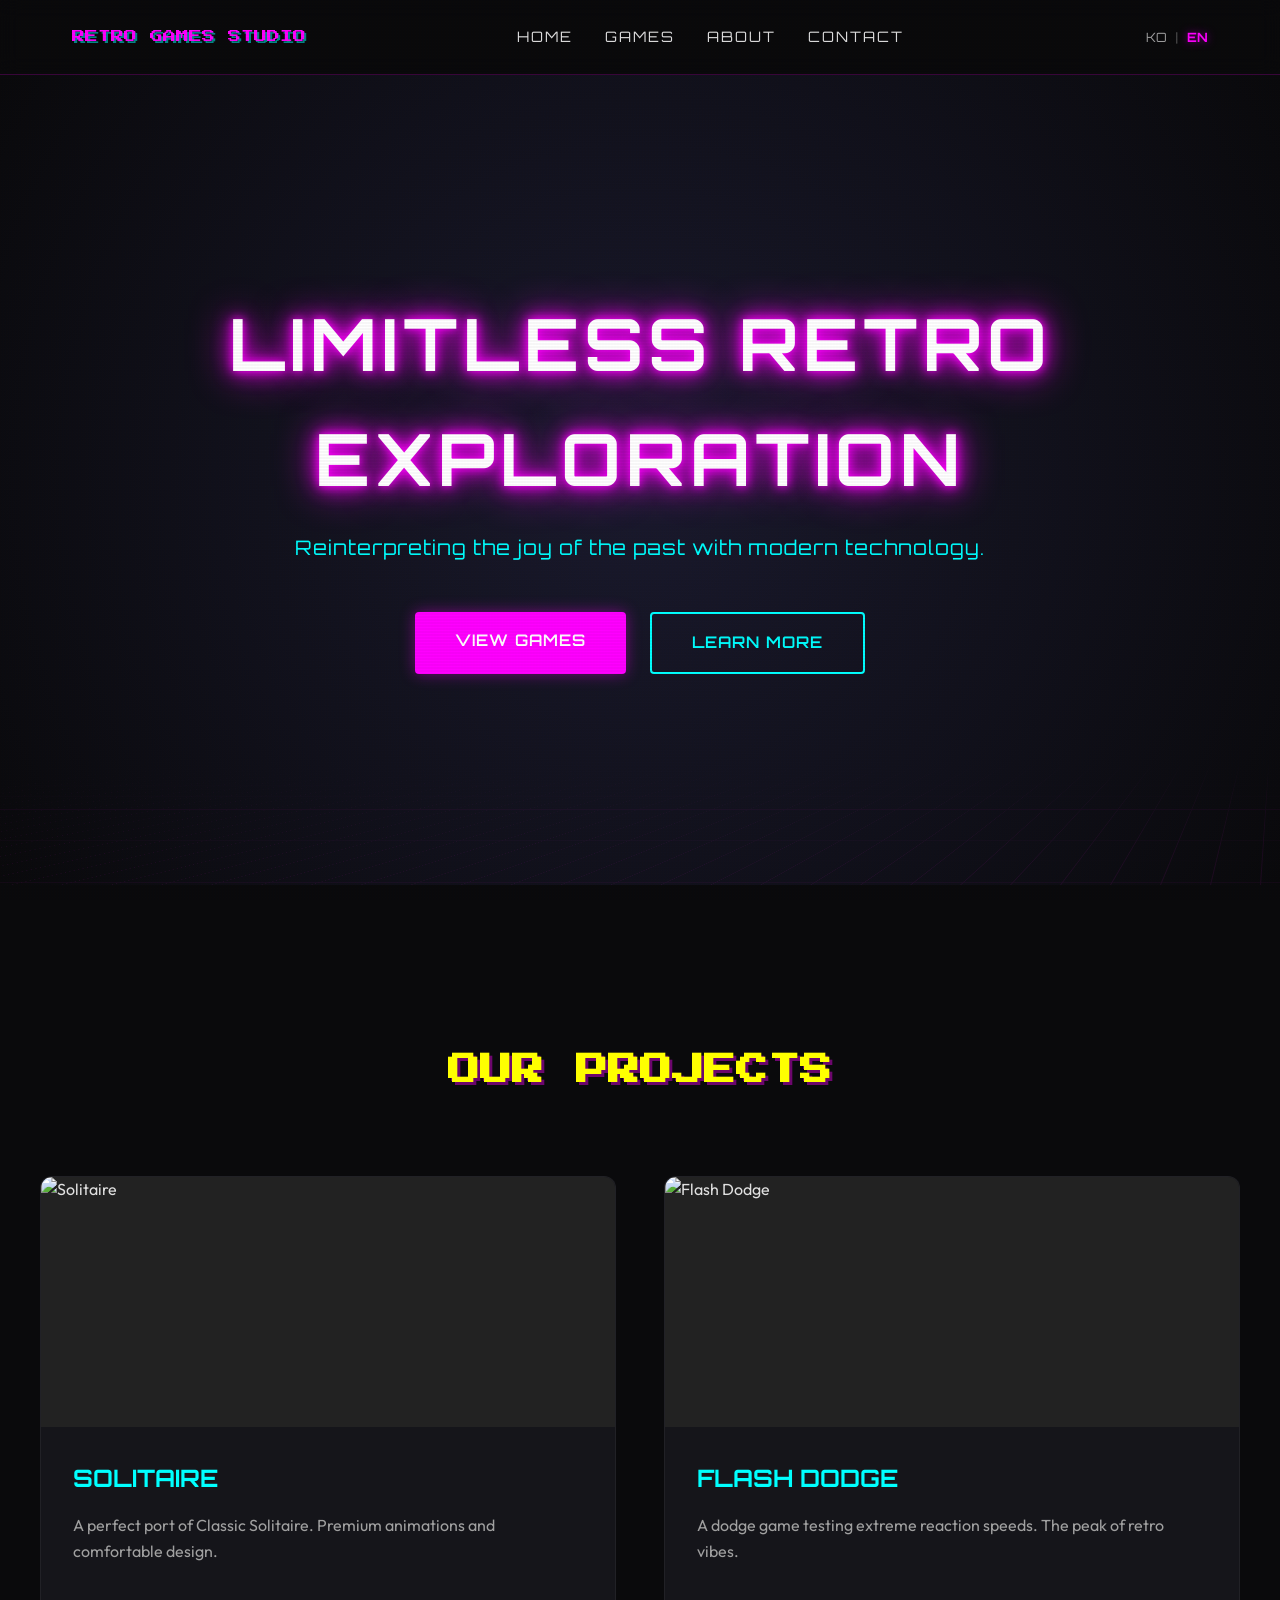
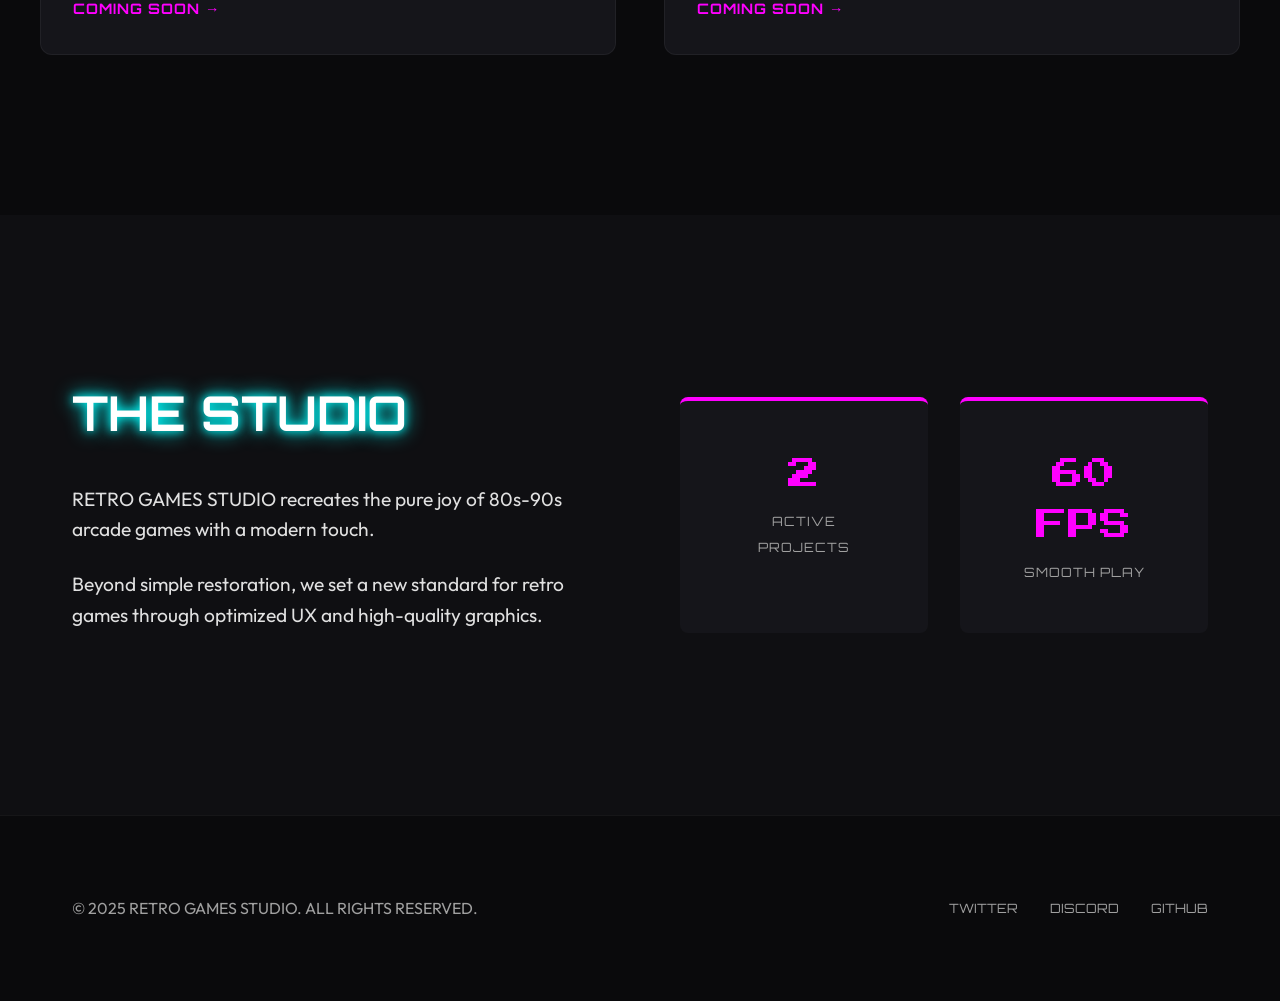
==== index.html @ c1b560e1 "Implement retro themed contact modal with responsive design and i18n" ====
<!DOCTYPE html>
<html lang="ko">

<head>
    <meta charset="UTF-8">
    <meta name="viewport" content="width=device-width, initial-scale=1.0">
    <title>RETRO GAMES STUDIO | Classic Games, Modern Feel</title>
    <meta name="description" content="RETRO GAMES STUDIO - 레트로 게임을 주력으로 서비스하는 글로벌 게임 스튜디오입니다.">
    <link rel="stylesheet" href="style.css">
    <link rel="preconnect" href="https://fonts.googleapis.com">
    <link rel="preconnect" href="https://fonts.gstatic.com" crossorigin>
    <link
        href="https://fonts.googleapis.com/css2?family=Orbitron:wght@400;700&family=Press+Start+2P&family=Outfit:wght@300;400;600&display=swap"
        rel="stylesheet">
</head>

<body class="crt-overlay">
    <header>
        <nav class="container">
            <div class="logo">
                <span class="glitch" data-text="RETRO GAMES STUDIO">RETRO GAMES STUDIO</span>
            </div>
            <ul class="nav-links">
                <li><a href="#home">HOME</a></li>
                <li><a href="#games">GAMES</a></li>
                <li><a href="#about">ABOUT</a></li>
                <li><a href="#" id="contact-link">CONTACT</a></li>
            </ul>
            <div class="lang-switcher">
                <button class="lang-btn active" data-lang="ko">KO</button>
                <span class="divider">|</span>
                <button class="lang-btn" data-lang="en">EN</button>
            </div>
        </nav>
    </header>

    <main>
        <section id="home" class="hero">
            <div class="hero-content container">
                <h1 class="neon-text">LIMITLESS RETRO EXPLORATION</h1>
                <p class="subtitle" data-i18n="hero.subtitle">과거의 즐거움을 현대의 기술로 재해석합니다.</p>
                <div class="hero-buttons">
                    <a href="#games" class="btn btn-primary">VIEW GAMES</a>
                    <a href="#about" class="btn btn-outline">LEARN MORE</a>
                </div>
            </div>
            <div class="hero-visual">
                <div class="grid-floor"></div>
            </div>
        </section>

        <section id="games" class="games-section container">
            <h2 class="section-title">OUR PROJECTS</h2>
            <div class="game-grid">
                <div class="game-card">
                    <div class="game-thumb">
                        <img src="assets/solitaire-thumb.png" alt="Solitaire">
                    </div>
                    <div class="game-info">
                        <h3>SOLITAIRE</h3>
                        <p data-i18n="games.solitaire.desc">클래식 솔리테어의 완벽한 이식. 프리미엄 애니메이션과 편안한 디자인.</p>
                        <a href="../index.html" class="btn-text">COMING SOON →</a>
                    </div>
                </div>
                <div class="game-card">
                    <div class="game-thumb">
                        <img src="assets/flash-dodge-thumb.png" alt="Flash Dodge">
                    </div>
                    <div class="game-info">
                        <h3>FLASH DODGE</h3>
                        <p data-i18n="games.flash_dodge.desc">극한의 반응속도를 시험하는 닷지 게임. 레트로 감성의 극한.</p>
                        <a href="../../flash-dodge/index.html" class="btn-text">COMING SOON →</a>
                    </div>
                </div>
            </div>
        </section>

        <section id="about" class="about-section">
            <div class="container about-grid">
                <div class="about-text">
                    <h2 class="neon-text-blue">THE STUDIO</h2>
                    <p data-i18n="about.desc1">RETRO GAMES STUDIO는 80-90년대 아케이드 게임의 순수한 즐거움을 현대적인 감각으로 재현합니다.</p>
                    <p data-i18n="about.desc2">우리는 단순한 복원을 넘어, 최적화된 사용자 경험과 고품질 그래픽을 통해 레트로 게임의 새로운 기준을 제시합니다.</p>
                </div>
                <div class="about-stats">
                    <div class="stat-item">
                        <span class="stat-value">2</span>
                        <span class="stat-label">ACTIVE PROJECTS</span>
                    </div>
                    <div class="stat-item">
                        <span class="stat-value">60 FPS</span>
                        <span class="stat-label">SMOOTH PLAY</span>
                    </div>
                </div>
            </div>
        </section>
    </main>

    <footer>
        <div class="container footer-content">
            <p>&copy; 2025 RETRO GAMES STUDIO. ALL RIGHTS RESERVED.</p>
            <div class="social-links">
                <a href="#">TWITTER</a>
                <a href="#">DISCORD</a>
                <a href="#">GITHUB</a>
            </div>
        </div>
    </footer>

    <script src="main.js"></script>

    <!-- Contact Modal -->
    <div id="contact-modal" class="modal-overlay" aria-hidden="true">
        <div class="modal-content">
            <button class="modal-close" id="modal-close-btn" aria-label="Close modal">&times;</button>
            <h2 class="modal-title" data-i18n="contact.title">CONTACT US</h2>
            <p class="modal-subtitle" data-i18n="contact.subtitle">문의나 협업 제안은 언제나 환영합니다.</p>
            <form id="contact-form">
                <div class="form-group">
                    <label for="contact-name" data-i18n="contact.name">NAME</label>
                    <input type="text" id="contact-name" placeholder="Your name or company" required>
                </div>
                <div class="form-group">
                    <label for="contact-email" data-i18n="contact.email">EMAIL</label>
                    <input type="email" id="contact-email" placeholder="example@domain.com" required>
                </div>
                <div class="form-group">
                    <label for="contact-subject" data-i18n="contact.subject">SUBJECT</label>
                    <input type="text" id="contact-subject" placeholder="Title of inquiry" required>
                </div>
                <div class="form-group">
                    <label for="contact-message" data-i18n="contact.message">MESSAGE</label>
                    <textarea id="contact-message" rows="5" placeholder="Write your message here..." required></textarea>
                </div>
                <button type="submit" class="btn btn-primary modal-submit-btn" data-i18n="contact.send">SEND MESSAGE</button>
            </form>
        </div>
    </div>
</body>

</html>
---- style.css ----
:root {
    --primary: #ff00ff; /* Neon Pink */
    --secondary: #00ffff; /* Neon Cyan */
    --accent: #ffff00; /* Neon Yellow */
    --bg-dark: #0a0a0c;
    --bg-card: #15151a;
    --text-main: #e0e0e0;
    --text-dim: #a0a0a0;
    --font-header: 'Orbitron', sans-serif;
    --font-retro: 'Press Start 2P', cursive;
    --font-body: 'Outfit', sans-serif;
    --transition: all 0.3s cubic-bezier(0.25, 0.8, 0.25, 1);
}

* {
    margin: 0;
    padding: 0;
    box-sizing: border-box;
}

body {
    background-color: var(--bg-dark);
    color: var(--text-main);
    font-family: var(--font-body);
    line-height: 1.6;
    overflow-x: hidden;
}

.container {
    max-width: 1200px;
    margin: 0 auto;
    padding: 0 2rem;
}

/* CRT Overlay Effect */
.crt-overlay::after {
    content: " ";
    display: block;
    position: fixed;
    top: 0;
    left: 0;
    bottom: 0;
    right: 0;
    background: linear-gradient(rgba(18, 16, 16, 0) 50%, rgba(0, 0, 0, 0.1) 50%), 
                linear-gradient(90deg, rgba(255, 0, 0, 0.03), rgba(0, 255, 0, 0.01), rgba(0, 0, 255, 0.03));
    z-index: 9999;
    background-size: 100% 3px, 3px 100%;
    pointer-events: none;
    opacity: 0.3;
}

/* Header & Nav */
header {
    padding: 1.5rem 0;
    background: rgba(10, 10, 12, 0.8);
    backdrop-filter: blur(10px);
    position: sticky;
    top: 0;
    z-index: 1000;
    border-bottom: 1px solid rgba(255, 0, 255, 0.2);
}

nav {
    display: flex;
    justify-content: space-between;
    align-items: center;
}

.logo {
    font-family: var(--font-retro);
    font-size: 0.8rem;
    color: var(--primary);
    text-shadow: 2px 2px 0px rgba(0, 255, 255, 0.5);
}

.nav-links {
    display: flex;
    list-style: none;
    gap: 2rem;
}

.nav-links a {
    color: var(--text-main);
    text-decoration: none;
    font-family: var(--font-header);
    font-size: 0.9rem;
    letter-spacing: 2px;
    transition: var(--transition);
}

.nav-links a:hover {
    color: var(--primary);
    text-shadow: 0 0 10px var(--primary);
}

/* Language Switcher */
.lang-switcher {
    display: flex;
    align-items: center;
    gap: 0.5rem;
    margin-left: 2rem;
}

.lang-btn {
    background: none;
    border: none;
    color: var(--text-dim);
    font-family: var(--font-header);
    font-size: 0.8rem;
    cursor: pointer;
    transition: var(--transition);
    padding: 0.2rem 0;
}

.lang-btn:hover {
    color: var(--secondary);
}

.lang-btn.active {
    color: var(--primary);
    text-shadow: 0 0 8px rgba(255, 0, 255, 0.5);
    font-weight: 700;
}

.divider {
    color: var(--text-dim);
    font-size: 0.8rem;
    opacity: 0.5;
}

@media (max-width: 768px) {
    .lang-switcher {
        position: absolute;
        top: 1.5rem;
        right: 1.5rem;
    }
}

/* Hero Section */
.hero {
    height: 90vh;
    display: flex;
    align-items: center;
    position: relative;
    overflow: hidden;
    background: radial-gradient(circle at center, #1a1a2e 0%, #0a0a0c 100%);
}

.hero-content {
    z-index: 10;
    text-align: center;
    width: 100%;
}

.neon-text {
    font-family: var(--font-header);
    font-size: 4.5rem;
    font-weight: 700;
    color: #fff;
    text-shadow: 0 0 10px var(--primary), 0 0 20px var(--primary), 0 0 40px var(--primary);
    margin-bottom: 1rem;
    letter-spacing: 5px;
}

.subtitle {
    font-size: 1.25rem;
    color: var(--secondary);
    margin-bottom: 3rem;
    font-family: var(--font-header);
    letter-spacing: 1px;
}

.hero-buttons {
    display: flex;
    gap: 1.5rem;
    justify-content: center;
}

/* Buttons */
.btn {
    padding: 1rem 2.5rem;
    border-radius: 4px;
    text-decoration: none;
    font-family: var(--font-header);
    font-weight: 600;
    font-size: 1rem;
    letter-spacing: 1px;
    transition: var(--transition);
    position: relative;
    overflow: hidden;
}

.btn-primary {
    background: var(--primary);
    color: #fff;
    box-shadow: 0 0 15px rgba(255, 0, 255, 0.4);
}

.btn-primary:hover {
    transform: translateY(-3px);
    box-shadow: 0 0 25px rgba(255, 0, 255, 0.7);
}

.btn-outline {
    border: 2px solid var(--secondary);
    color: var(--secondary);
}

.btn-outline:hover {
    background: var(--secondary);
    color: var(--bg-dark);
    box-shadow: 0 0 15px rgba(0, 255, 255, 0.4);
}

/* Grid Floor Effect */
.grid-floor {
    position: absolute;
    bottom: -50%;
    left: 0;
    width: 200%;
    height: 100%;
    background-image: linear-gradient(var(--primary) 1px, transparent 1px), 
                      linear-gradient(90deg, var(--primary) 1px, transparent 1px);
    background-size: 50px 50px;
    transform: perspective(500px) rotateX(60deg) translateX(-25%);
    opacity: 0.15;
    animation: grid-move 5s linear infinite;
    mask-image: linear-gradient(to top, rgba(0,0,0,1), transparent);
}

@keyframes grid-move {
    from { background-position: 0 0; }
    to { background-position: 0 50px; }
}

/* Game Portfolio */
.games-section {
    padding: 10rem 0;
}

.section-title {
    font-family: var(--font-retro);
    font-size: 2rem;
    text-align: center;
    margin-bottom: 5rem;
    color: var(--accent);
    text-shadow: 3px 3px 0px rgba(255, 0, 255, 0.4);
}

.game-grid {
    display: grid;
    grid-template-columns: repeat(auto-fit, minmax(350px, 1fr));
    gap: 3rem;
}

.game-card {
    background: var(--bg-card);
    border-radius: 12px;
    overflow: hidden;
    border: 1px solid rgba(255, 255, 255, 0.05);
    transition: var(--transition);
}

.game-card:hover {
    transform: translateY(-10px);
    border-color: var(--secondary);
    box-shadow: 0 10px 30px rgba(0, 255, 255, 0.1);
}

.game-thumb {
    height: 250px;
    background: #222;
    overflow: hidden;
    position: relative;
}

.game-thumb img {
    width: 100%;
    height: 100%;
    object-fit: cover;
    transition: var(--transition);
}

.game-card:hover .game-thumb img {
    transform: scale(1.1);
}

.game-info {
    padding: 2rem;
}

.game-info h3 {
    font-family: var(--font-header);
    font-size: 1.5rem;
    margin-bottom: 1rem;
    color: var(--secondary);
}

.game-info p {
    color: var(--text-dim);
    margin-bottom: 2rem;
}

.btn-text {
    color: var(--primary);
    text-decoration: none;
    font-family: var(--font-header);
    font-weight: 700;
    font-size: 0.9rem;
    letter-spacing: 1px;
}

/* About Section */
.about-section {
    padding: 10rem 0;
    background: #0f0f12;
}

.about-grid {
    display: grid;
    grid-template-columns: 1fr 1fr;
    gap: 5rem;
    align-items: center;
}

.neon-text-blue {
    font-family: var(--font-header);
    font-size: 3rem;
    color: #fff;
    text-shadow: 0 0 10px var(--secondary), 0 0 20px var(--secondary);
    margin-bottom: 2rem;
}

.about-text p {
    font-size: 1.2rem;
    margin-bottom: 1.5rem;
    color: var(--text-main);
}

.about-stats {
    display: grid;
    grid-template-columns: 1fr 1fr;
    gap: 2rem;
}

.stat-item {
    background: var(--bg-card);
    padding: 3rem;
    border-radius: 8px;
    text-align: center;
    border-top: 4px solid var(--primary);
}

.stat-value {
    display: block;
    font-family: var(--font-retro);
    font-size: 2rem;
    color: var(--primary);
    margin-bottom: 0.5rem;
}

.stat-label {
    font-family: var(--font-header);
    font-size: 0.8rem;
    color: var(--text-dim);
    letter-spacing: 1px;
}

/* Footer */
footer {
    padding: 5rem 0;
    border-top: 1px solid rgba(255, 255, 255, 0.05);
    color: var(--text-dim);
}

.footer-content {
    display: flex;
    justify-content: space-between;
    align-items: center;
}

.social-links {
    display: flex;
    gap: 2rem;
}

.social-links a {
    color: var(--text-dim);
    text-decoration: none;
    font-family: var(--font-header);
    font-size: 0.8rem;
    transition: var(--transition);
}

.social-links a:hover {
    color: var(--primary);
}

/* Mobile Responsive */
@media (max-width: 768px) {
    .neon-text { font-size: 2.5rem; }
    .about-grid { grid-template-columns: 1fr; }
    .nav-links { display: none; }
    .hero-buttons { flex-direction: column; }
    .game-grid { grid-template-columns: 1fr; }
}

/* Contact Modal */
.modal-overlay {
    position: fixed;
    top: 0;
    left: 0;
    width: 100%;
    height: 100%;
    background: rgba(5, 5, 8, 0.85);
    backdrop-filter: blur(8px);
    display: flex;
    justify-content: center;
    align-items: center;
    z-index: 1000;
    opacity: 0;
    visibility: hidden;
    transition: opacity 0.3s ease, visibility 0.3s ease;
    padding: 1.5rem;
}

.modal-overlay.active {
    opacity: 1;
    visibility: visible;
}

.modal-content {
    background: #111118;
    border: 2px solid var(--primary);
    box-shadow: 0 0 30px rgba(255, 0, 255, 0.3), inset 0 0 20px rgba(255, 0, 255, 0.05);
    border-radius: 12px;
    width: 100%;
    max-width: 520px;
    padding: 2.5rem;
    position: relative;
    transform: scale(0.92) translateY(20px);
    transition: transform 0.3s cubic-bezier(0.2, 0.8, 0.2, 1);
}

.modal-overlay.active .modal-content {
    transform: scale(1) translateY(0);
}

.modal-close {
    position: absolute;
    top: 1.2rem;
    right: 1.2rem;
    background: transparent;
    border: none;
    color: var(--text-dim);
    font-size: 2rem;
    line-height: 1;
    cursor: pointer;
    transition: var(--transition);
}

.modal-close:hover {
    color: var(--secondary);
    transform: rotate(90deg);
}

.modal-title {
    font-family: var(--font-retro);
    font-size: 1.4rem;
    color: var(--secondary);
    text-shadow: 0 0 10px rgba(0, 255, 255, 0.5);
    margin-bottom: 0.5rem;
}

.modal-subtitle {
    font-size: 0.9rem;
    color: var(--text-dim);
    margin-bottom: 2rem;
}

.form-group {
    margin-bottom: 1.2rem;
    text-align: left;
}

.form-group label {
    display: block;
    font-family: var(--font-header);
    font-size: 0.8rem;
    color: var(--text-dim);
    margin-bottom: 0.4rem;
    letter-spacing: 1px;
}

.form-group input,
.form-group textarea {
    width: 100%;
    background: rgba(255, 255, 255, 0.04);
    border: 1px solid rgba(255, 255, 255, 0.15);
    border-radius: 6px;
    padding: 0.75rem 1rem;
    color: #fff;
    font-family: inherit;
    font-size: 0.95rem;
    transition: var(--transition);
    outline: none;
}

.form-group input:focus,
.form-group textarea:focus {
    border-color: var(--secondary);
    box-shadow: 0 0 12px rgba(0, 255, 255, 0.35);
    background: rgba(0, 255, 255, 0.03);
}

.form-group textarea {
    resize: vertical;
    min-height: 100px;
}

.modal-submit-btn {
    width: 100%;
    margin-top: 1rem;
    cursor: pointer;
    border: none;
}
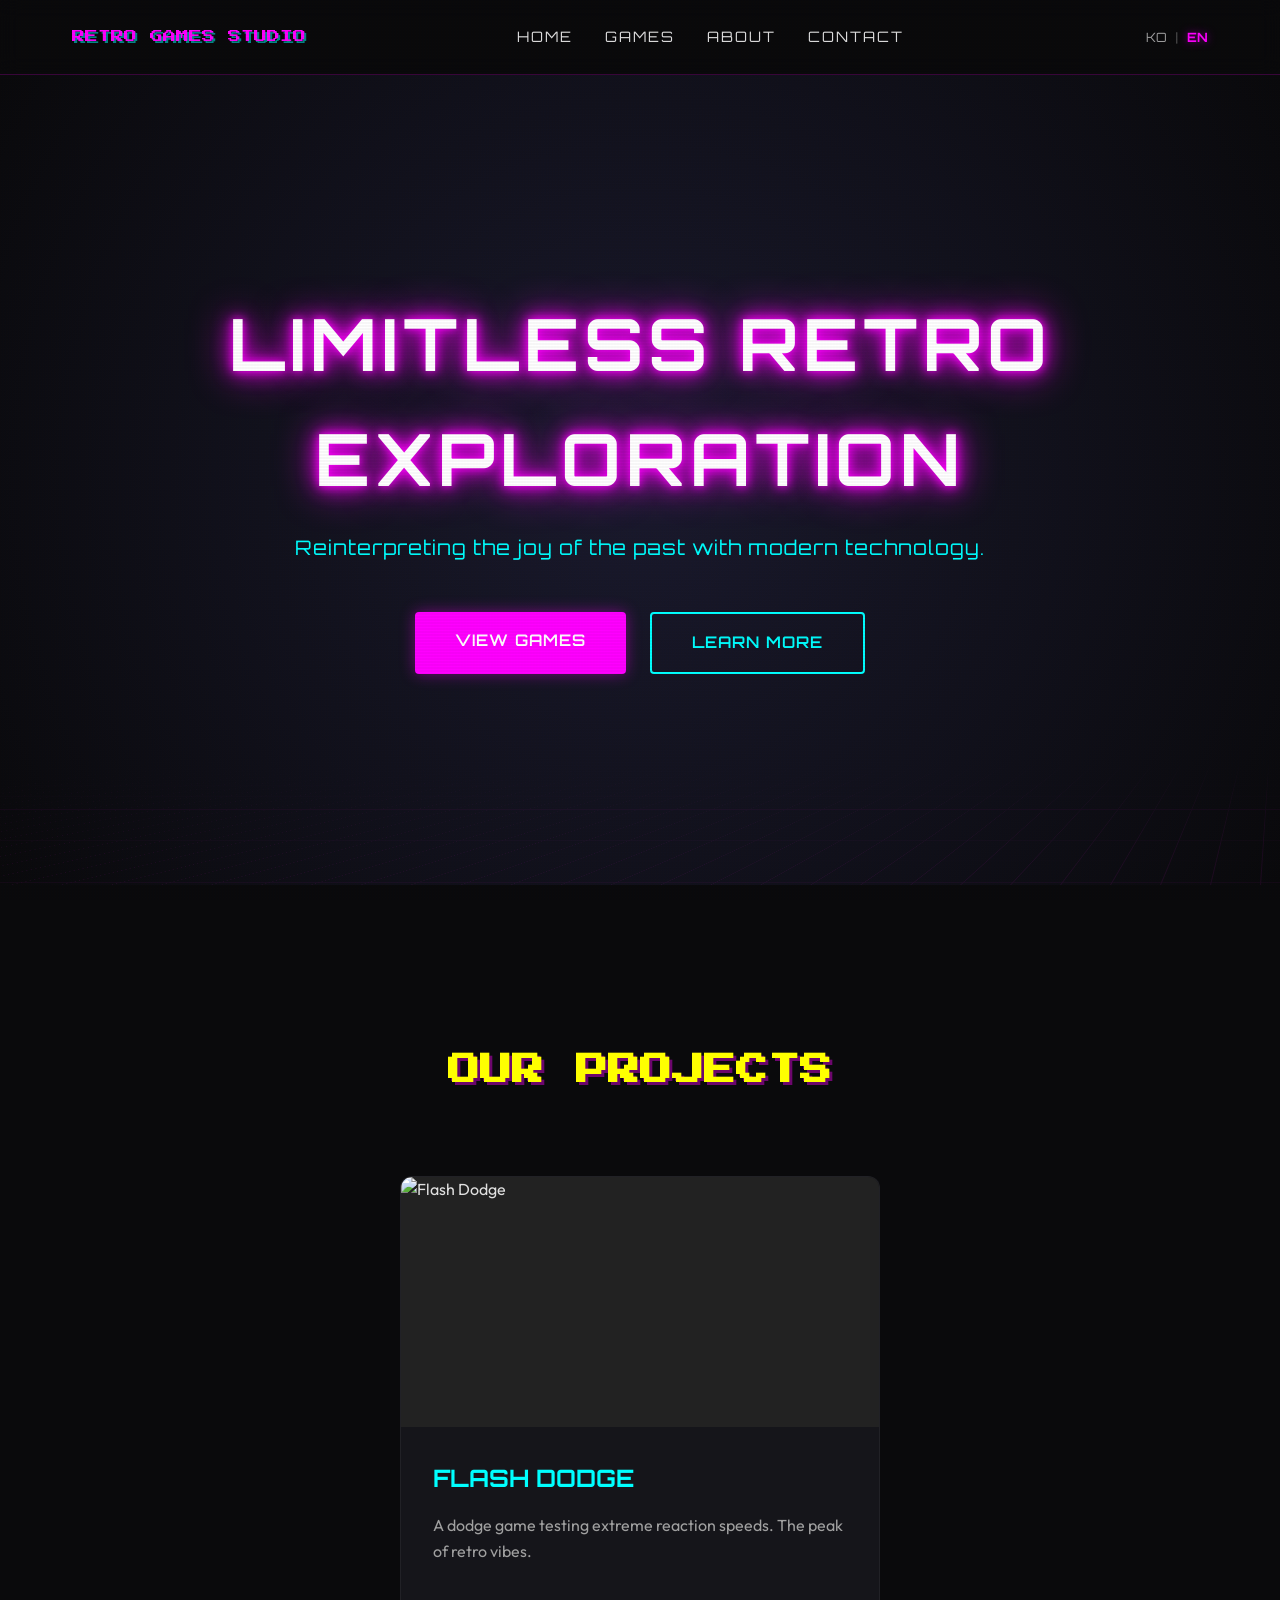
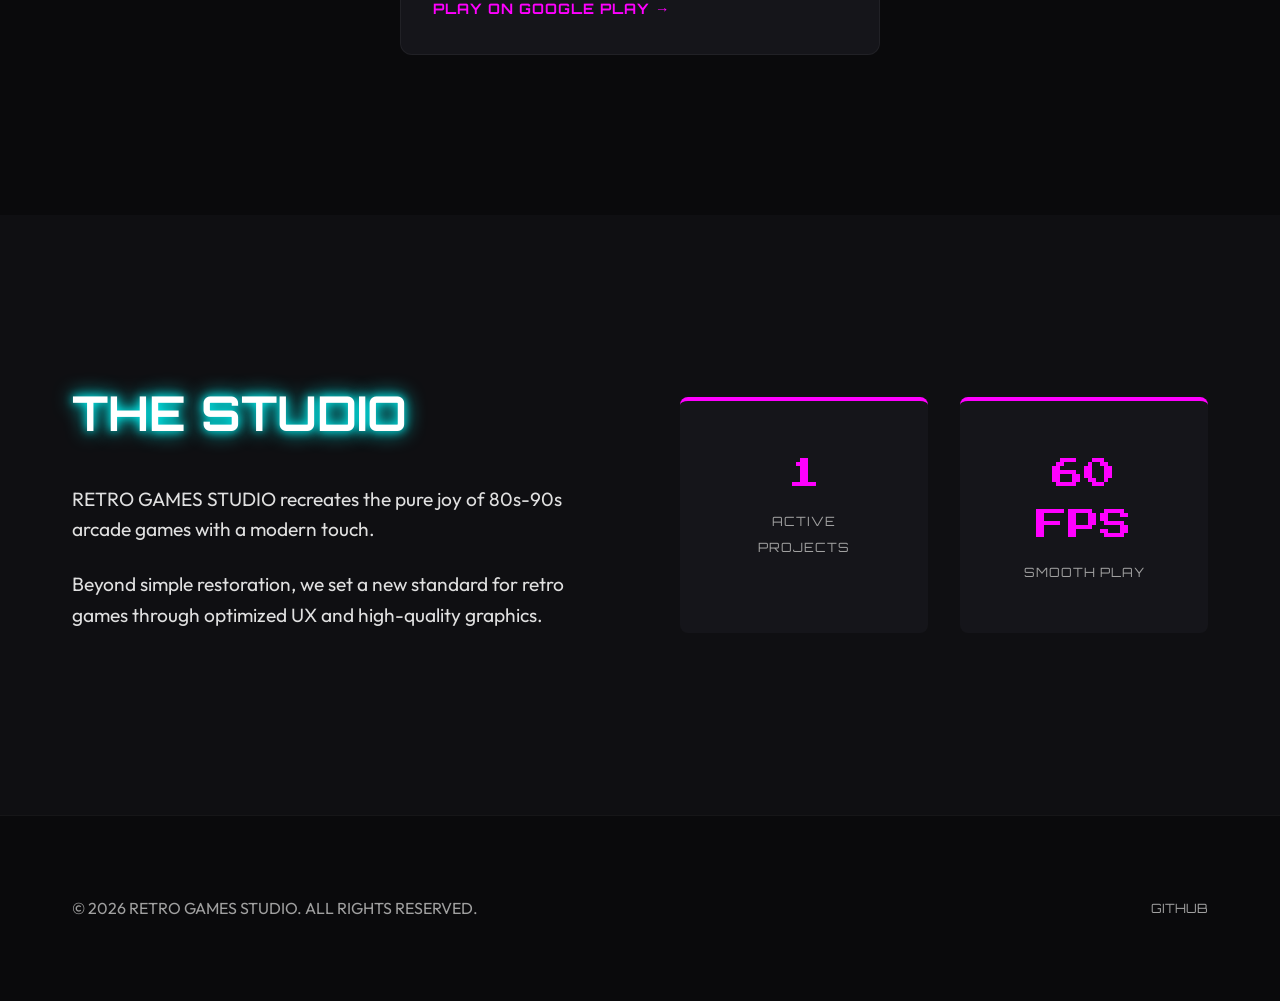
==== commit 7562f5a1: "Update projects showcase, store link, i18n translations, and social footer" ====
--- a/index.html
+++ b/index.html
@@ -40,8 +40,8 @@
                 <h1 class="neon-text">LIMITLESS RETRO EXPLORATION</h1>
                 <p class="subtitle" data-i18n="hero.subtitle">과거의 즐거움을 현대의 기술로 재해석합니다.</p>
                 <div class="hero-buttons">
-                    <a href="#games" class="btn btn-primary">VIEW GAMES</a>
-                    <a href="#about" class="btn btn-outline">LEARN MORE</a>
+                    <a href="#games" class="btn btn-primary" data-i18n="hero.btn_games">VIEW GAMES</a>
+                    <a href="#about" class="btn btn-outline" data-i18n="hero.btn_about">LEARN MORE</a>
                 </div>
             </div>
             <div class="hero-visual">
@@ -50,18 +50,8 @@
         </section>
 
         <section id="games" class="games-section container">
-            <h2 class="section-title">OUR PROJECTS</h2>
+            <h2 class="section-title" data-i18n="games.title">OUR PROJECTS</h2>
             <div class="game-grid">
-                <div class="game-card">
-                    <div class="game-thumb">
-                        <img src="assets/solitaire-thumb.png" alt="Solitaire">
-                    </div>
-                    <div class="game-info">
-                        <h3>SOLITAIRE</h3>
-                        <p data-i18n="games.solitaire.desc">클래식 솔리테어의 완벽한 이식. 프리미엄 애니메이션과 편안한 디자인.</p>
-                        <a href="../index.html" class="btn-text">COMING SOON →</a>
-                    </div>
-                </div>
                 <div class="game-card">
                     <div class="game-thumb">
                         <img src="assets/flash-dodge-thumb.png" alt="Flash Dodge">
@@ -69,7 +59,7 @@
                     <div class="game-info">
                         <h3>FLASH DODGE</h3>
                         <p data-i18n="games.flash_dodge.desc">극한의 반응속도를 시험하는 닷지 게임. 레트로 감성의 극한.</p>
-                        <a href="../../flash-dodge/index.html" class="btn-text">COMING SOON →</a>
+                        <a href="https://play.google.com/store/apps/details?id=com.retrogamesstudio.flashdodge" target="_blank" rel="noopener noreferrer" class="btn-text" data-i18n="games.play_now">PLAY ON GOOGLE PLAY →</a>
                     </div>
                 </div>
             </div>
@@ -78,18 +68,18 @@
         <section id="about" class="about-section">
             <div class="container about-grid">
                 <div class="about-text">
-                    <h2 class="neon-text-blue">THE STUDIO</h2>
+                    <h2 class="neon-text-blue" data-i18n="about.title">THE STUDIO</h2>
                     <p data-i18n="about.desc1">RETRO GAMES STUDIO는 80-90년대 아케이드 게임의 순수한 즐거움을 현대적인 감각으로 재현합니다.</p>
                     <p data-i18n="about.desc2">우리는 단순한 복원을 넘어, 최적화된 사용자 경험과 고품질 그래픽을 통해 레트로 게임의 새로운 기준을 제시합니다.</p>
                 </div>
                 <div class="about-stats">
                     <div class="stat-item">
-                        <span class="stat-value">2</span>
-                        <span class="stat-label">ACTIVE PROJECTS</span>
+                        <span class="stat-value">1</span>
+                        <span class="stat-label" data-i18n="about.active_projects">ACTIVE PROJECTS</span>
                     </div>
                     <div class="stat-item">
                         <span class="stat-value">60 FPS</span>
-                        <span class="stat-label">SMOOTH PLAY</span>
+                        <span class="stat-label" data-i18n="about.smooth_play">SMOOTH PLAY</span>
                     </div>
                 </div>
             </div>
@@ -98,11 +88,9 @@
 
     <footer>
         <div class="container footer-content">
-            <p>&copy; 2025 RETRO GAMES STUDIO. ALL RIGHTS RESERVED.</p>
+            <p>&copy; <span id="current-year">2026</span> RETRO GAMES STUDIO. ALL RIGHTS RESERVED.</p>
             <div class="social-links">
-                <a href="#">TWITTER</a>
-                <a href="#">DISCORD</a>
-                <a href="#">GITHUB</a>
+                <a href="https://github.com/rgstudio-dev" target="_blank" rel="noopener noreferrer">GITHUB</a>
             </div>
         </div>
     </footer>
--- a/style.css
+++ b/style.css
@@ -249,7 +249,8 @@
 
 .game-grid {
     display: grid;
-    grid-template-columns: repeat(auto-fit, minmax(350px, 1fr));
+    grid-template-columns: repeat(auto-fit, minmax(350px, 480px));
+    justify-content: center;
     gap: 3rem;
 }
 
